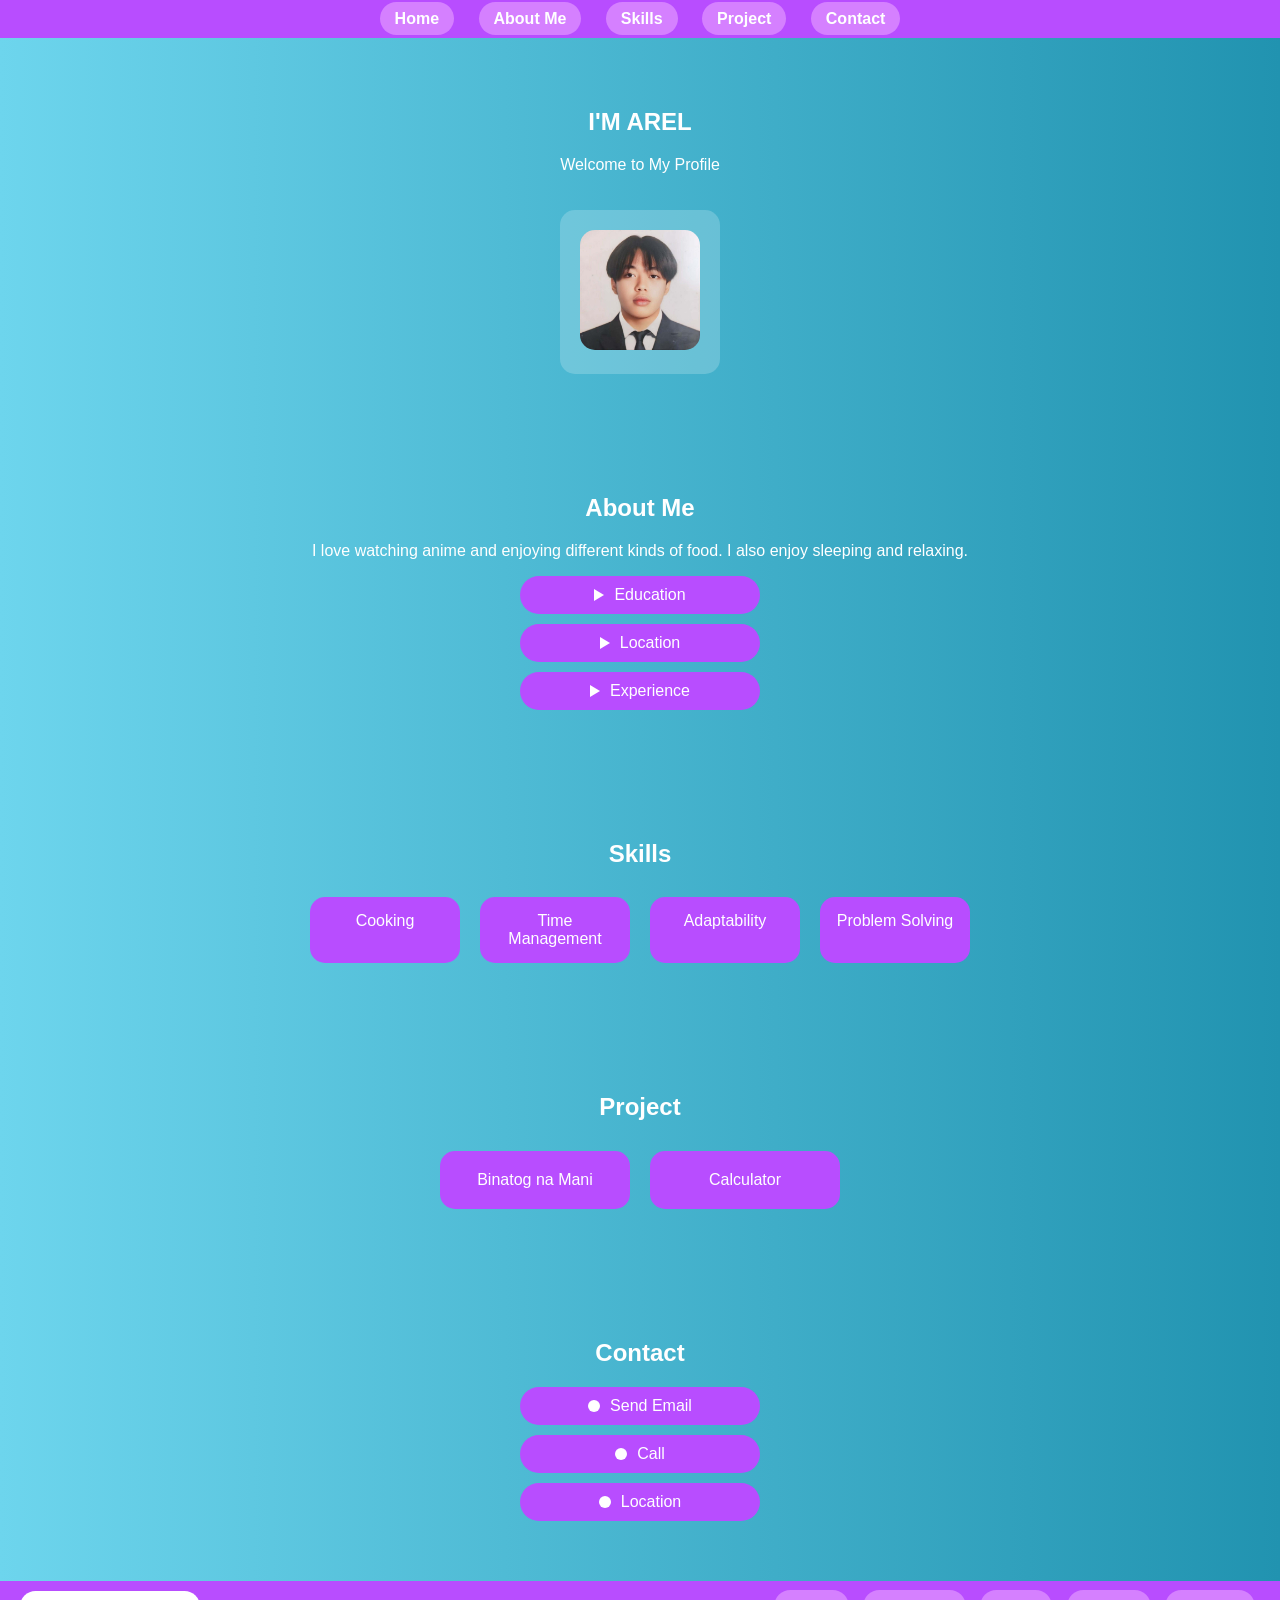
==== banag/index.html @ a5c48c09 "Add files via upload" ====
<!DOCTYPE html>
<html lang="en">
<head>
<meta charset="UTF-8">
<meta name="viewport" content="width=device-width, initial-scale=1.0">
<title>Arel Portfolio</title>

<link rel="stylesheet" href="style.css">
</head>

<body>

<!-- NAVBAR -->
<nav>
    <a href="#home">Home</a>
    <a href="#about">About Me</a>
    <a href="#skills">Skills</a>
    <a href="#projects">Project</a>
    <a href="#contact">Contact</a>
</nav>

<!-- HOME -->
<section id="home">
    <h1>I'M AREL</h1>
    <p>Welcome to My Profile</p>
    <div class="card">
        <img src="banag pic.jpg" class="profile">
    </div>
</section>

<!-- ABOUT -->
<section id="about">
    <h2>About Me</h2>
    <p>I love watching anime and enjoying different kinds of food.  
    I also enjoy sleeping and relaxing.</p>

    <div class="btn"><span class="triangle"></span> Education</div>
    <div class="btn"><span class="triangle"></span> Location</div>
    <div class="btn"><span class="triangle"></span> Experience</div>
</section>

<!-- SKILLS -->
<section id="skills">
    <h2>Skills</h2>
    <div class="skills">
        <div class="skill-box">Cooking</div>
        <div class="skill-box">Time Management</div>
        <div class="skill-box">Adaptability</div>
        <div class="skill-box">Problem Solving</div>
    </div>
</section>

<!-- PROJECT -->
<section id="projects">
    <h2>Project</h2>
    <div class="projects">
        <div class="project-box">Binatog na Mani</div>
        <div class="project-box">Calculator</div>
    </div>
</section>

<!-- CONTACT -->
<section id="contact">
    <h2>Contact</h2>

    <div class="contact-btn">
        <span class="circle"></span> Send Email
    </div>

    <div class="contact-btn">
        <span class="circle"></span> Call
    </div>

    <div class="contact-btn">
        <span class="circle"></span> Location
    </div>
</section>
<nav>
    <div class="nav-container">
        <!--SEARCH BAR-->
        <input type="text" placeholder="Search..." class="search">

        <!--MENU-->
        <div class="menu">
            <a href="#home">Home</a>
            <a href="#about">About Me</a>
            <a href="#skills">Skills</a>
            <a href="#projects">Project</a>
            <a href="#contact">Contact</a>
        </div>
    </div>
</nav>
</body>
</html>
---- banag/style.css ----
/* NAV CONTAINER */
.nav-container {
    display: flex;
    justify-content: space-between;
    align-items: center;
    padding: 0 10px;
}

/* SEARCH BAR */
.search {
    padding: 8px 15px;
    border-radius: 20px;
    border: none;
    outline: none;
    width: 150px;
}

/* MENU */
.menu a {
    margin: 5px;
    padding: 8px 15px;
    background: #d580ff;
    border-radius: 20px;
    text-decoration: none;
    color: white;
    font-weight: bold;
}

/* MOBILE FIX */
@media (max-width: 600px) {
    .nav-container {
        flex-direction: column;
        gap: 10px;
    }

    .search {
        width: 100%;
    }
}
body {
    margin: 0;
    font-family: Arial, sans-serif;
    background: linear-gradient(to right, #6dd5ed, #2193b0);
    color: white;
    text-align: center;
}

/* NAVBAR */
nav {
    background: #b84dff;
    padding: 10px;
}

nav a {
    margin: 10px;
    padding: 8px 15px;
    background: #d580ff;
    border-radius: 20px;
    text-decoration: none;
    color: white;
    font-weight: bold;
}

/* SECTION */
section {
    padding: 50px 20px;
}

/* CARD */
.card {
    background: rgba(255,255,255,0.2);
    padding: 20px;
    border-radius: 15px;
    display: inline-block;
    margin-top: 20px;
}

/* PROFILE */
.profile {
    width: 120px;
    border-radius: 15px;
}

/* BUTTON */
.btn {
    display: flex;
    align-items: center;
    justify-content: center;
    gap: 10px;
    margin: 10px auto;
    padding: 10px;
    width: 220px;
    background: #b84dff;
    border-radius: 20px;
}

/* TRIANGLE ICON */
.triangle {
    width: 0;
    height: 0;
    border-left: 10px solid white;
    border-top: 6px solid transparent;
    border-bottom: 6px solid transparent;
}

/* SKILLS */
.skills {
    display: flex;
    justify-content: center;
    flex-wrap: wrap;
}

.skill-box {
    background: #b84dff;
    margin: 10px;
    padding: 15px;
    border-radius: 15px;
    width: 120px;
}

/* PROJECT */
.projects {
    display: flex;
    justify-content: center;
    flex-wrap: wrap;
}

.project-box {
    background: #b84dff;
    margin: 10px;
    padding: 20px;
    border-radius: 15px;
    width: 150px;
}

/* CONTACT BUTTON */
.contact-btn {
    display: flex;
    align-items: center;
    justify-content: center;
    gap: 10px;
    margin: 10px auto;
    padding: 10px;
    width: 220px;
    background: #b84dff;
    border-radius: 20px;
}

/* CIRCLE ICON */
.circle {
    width: 12px;
    height: 12px;
    background: white;
    border-radius: 50%;
}
/* NAV CONTAINER */
.nav-container {
    display: flex;
    justify-content: space-between;
    align-items: center;
    padding: 0 10px;
}

/* SEARCH BAR */
.search {
    padding: 8px 15px;
    border-radius: 20px;
    border: none;
    outline: none;
    width: 150px;
}
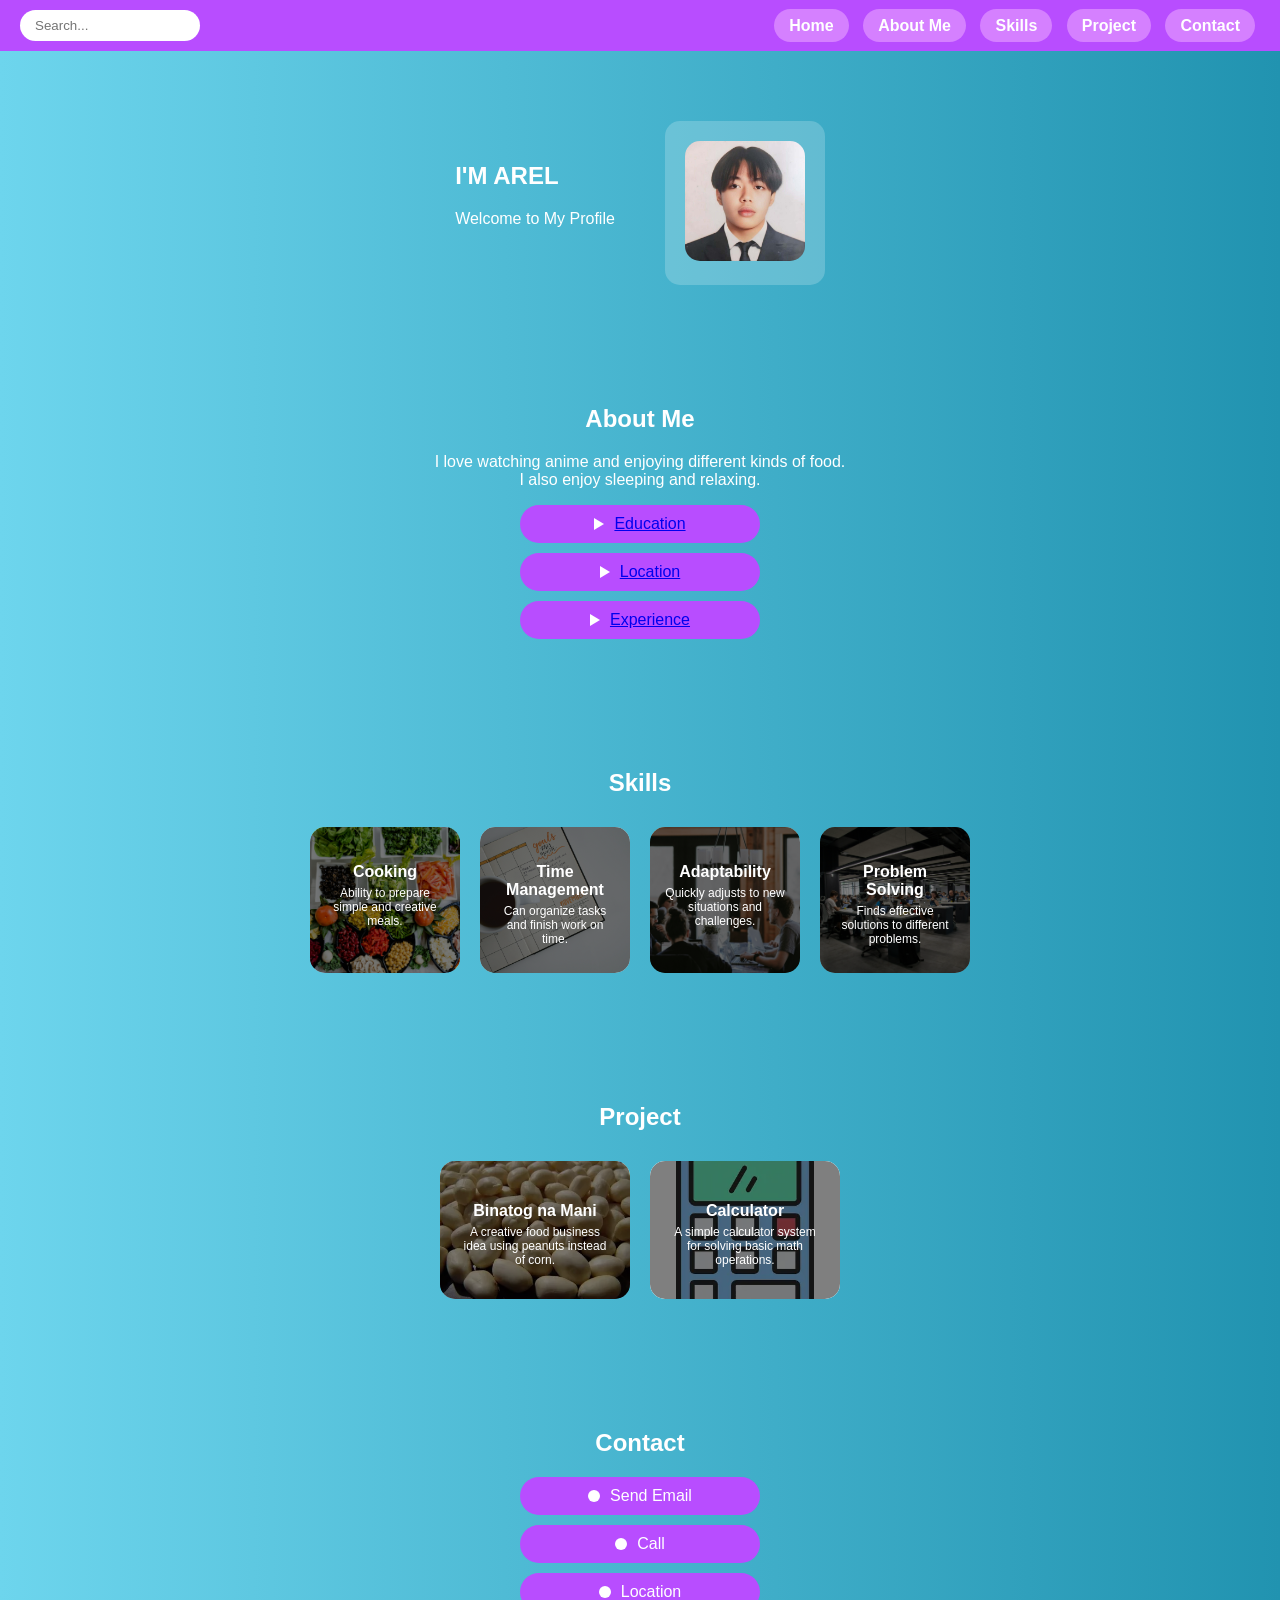
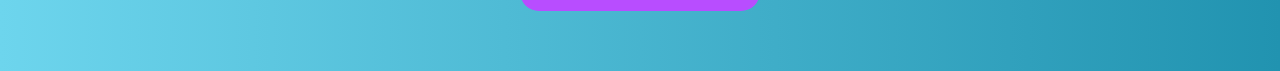
==== commit fa912063: "Add files via upload" ====
--- a/banag/index.html
+++ b/banag/index.html
@@ -12,75 +12,9 @@
 
 <!-- NAVBAR -->
 <nav>
-    <a href="#home">Home</a>
-    <a href="#about">About Me</a>
-    <a href="#skills">Skills</a>
-    <a href="#projects">Project</a>
-    <a href="#contact">Contact</a>
-</nav>
-
-<!-- HOME -->
-<section id="home">
-    <h1>I'M AREL</h1>
-    <p>Welcome to My Profile</p>
-    <div class="card">
-        <img src="banag pic.jpg" class="profile">
-    </div>
-</section>
-
-<!-- ABOUT -->
-<section id="about">
-    <h2>About Me</h2>
-    <p>I love watching anime and enjoying different kinds of food.  
-    I also enjoy sleeping and relaxing.</p>
-
-    <div class="btn"><span class="triangle"></span> Education</div>
-    <div class="btn"><span class="triangle"></span> Location</div>
-    <div class="btn"><span class="triangle"></span> Experience</div>
-</section>
-
-<!-- SKILLS -->
-<section id="skills">
-    <h2>Skills</h2>
-    <div class="skills">
-        <div class="skill-box">Cooking</div>
-        <div class="skill-box">Time Management</div>
-        <div class="skill-box">Adaptability</div>
-        <div class="skill-box">Problem Solving</div>
-    </div>
-</section>
-
-<!-- PROJECT -->
-<section id="projects">
-    <h2>Project</h2>
-    <div class="projects">
-        <div class="project-box">Binatog na Mani</div>
-        <div class="project-box">Calculator</div>
-    </div>
-</section>
-
-<!-- CONTACT -->
-<section id="contact">
-    <h2>Contact</h2>
-
-    <div class="contact-btn">
-        <span class="circle"></span> Send Email
-    </div>
-
-    <div class="contact-btn">
-        <span class="circle"></span> Call
-    </div>
-
-    <div class="contact-btn">
-        <span class="circle"></span> Location
-    </div>
-</section>
-<nav>
     <div class="nav-container">
-        <!--SEARCH BAR-->
         <input type="text" placeholder="Search..." class="search">
 
-        <!--MENU-->
         <div class="menu">
             <a href="#home">Home</a>
             <a href="#about">About Me</a>
@@ -90,5 +24,107 @@
         </div>
     </div>
 </nav>
+
+<!-- HOME -->
+<section id="home" class="home">
+    <div class="home-text">
+        <h1>I'M AREL</h1>
+        <p>Welcome to My Profile</p>
+    </div>
+
+    <div class="card">
+        <img src="banag pic.jpg" class="profile">
+    </div>
+</section>
+
+<!-- ABOUT -->
+<section id="about">
+    <h2>About Me</h2>
+    <p>I love watching anime and enjoying different kinds of food.<br>
+    I also enjoy sleeping and relaxing.</p>
+
+    <a href="#education" class="btn"><span class="triangle"></span> Education</a>
+    <a href="#location" class="btn"><span class="triangle"></span> Location</a>
+    <a href="#experience" class="btn"><span class="triangle"></span> Experience</a>
+
+    <!-- INFO DISPLAY -->
+    <div id="education" class="info-box">
+        <h3>Education</h3>
+        <p>
+        Ibabao Elementary School<br>
+        Fermin La Rosa National High School<br>
+        Cuenca Senior High School<br>
+        Currently Batangas State University
+        </p>
+    </div>
+
+    <div id="location" class="info-box">
+        <h3>Location</h3>
+        <p>Ibabao, Cuenca, Batangas</p>
+    </div>
+
+    <div id="experience" class="info-box">
+        <h3>Experience</h3>
+        <p>
+        Created school projects such as calculator systems and small business ideas like "Binatog na Mani".  
+        Has experience in teamwork, creativity, and problem solving.
+        </p>
+    </div>
+</section>
+
+<!-- SKILLS -->
+<section id="skills">
+    <h2>Skills</h2>
+    <div class="skills">
+        
+        <div class="skill-box skill1">
+            <h4>Cooking</h4>
+            <p>Ability to prepare simple and creative meals.</p>
+        </div>
+
+        <div class="skill-box skill2">
+            <h4>Time Management</h4>
+            <p>Can organize tasks and finish work on time.</p>
+        </div>
+
+        <div class="skill-box skill3">
+            <h4>Adaptability</h4>
+            <p>Quickly adjusts to new situations and challenges.</p>
+        </div>
+
+        <div class="skill-box skill4">
+            <h4>Problem Solving</h4>
+            <p>Finds effective solutions to different problems.</p>
+        </div>
+
+    </div>
+</section>
+
+<!-- PROJECT -->
+<section id="projects">
+    <h2>Project</h2>
+    <div class="projects">
+
+        <div class="project-box proj1">
+            <h4>Binatog na Mani</h4>
+            <p>A creative food business idea using peanuts instead of corn.</p>
+        </div>
+
+        <div class="project-box proj2">
+            <h4>Calculator</h4>
+            <p>A simple calculator system for solving basic math operations.</p>
+        </div>
+
+    </div>
+</section>
+
+<!-- CONTACT -->
+<section id="contact">
+    <h2>Contact</h2>
+    <div class="contact-btn"><span class="circle"></span> Send Email</div>
+    <div class="contact-btn"><span class="circle"></span> Call</div>
+    <div class="contact-btn"><span class="circle"></span> Location</div>
+</section>
+
 </body>
 </html>
--- a/banag/style.css
+++ b/banag/style.css
@@ -169,3 +169,148 @@
     outline: none;
     width: 150px;
 }
+/* HOME LAYOUT LEFT TEXT RIGHT IMAGE */
+.home {
+    display: flex;
+    justify-content: center;
+    align-items: center;
+    gap: 50px;
+    flex-wrap: wrap;
+}
+
+.home-text {
+    text-align: left;
+}
+
+/* INFO BOX (HIDDEN BY DEFAULT) */
+.info-box {
+    display: none;
+    margin-top: 20px;
+    padding: 15px;
+    background: rgba(255,255,255,0.2);
+    border-radius: 15px;
+}
+
+/* SHOW WHEN CLICKED */
+#education:target,
+#location:target,
+#experience:target {
+    display: block;
+}/* HOME LAYOUT LEFT TEXT RIGHT IMAGE */
+.home {
+    display: flex;
+    justify-content: center;
+    align-items: center;
+    gap: 50px;
+    flex-wrap: wrap;
+}
+
+.home-text {
+    text-align: left;
+}
+
+/* INFO BOX (HIDDEN BY DEFAULT) */
+.info-box {
+    display: none;
+    margin-top: 20px;
+    padding: 15px;
+    background: rgba(255,255,255,0.2);
+    border-radius: 15px;
+}
+
+/* SHOW WHEN CLICKED */
+#education:target,
+#location:target,
+#experience:target {
+    display: block;
+}/* HOME LAYOUT LEFT TEXT RIGHT IMAGE */
+.home {
+    display: flex;
+    justify-content: center;
+    align-items: center;
+    gap: 50px;
+    flex-wrap: wrap;
+}
+
+.home-text {
+    text-align: left;
+}
+
+/* INFO BOX (HIDDEN BY DEFAULT) */
+.info-box {
+    display: none;
+    margin-top: 20px;
+    padding: 15px;
+    background: rgba(255,255,255,0.2);
+    border-radius: 15px;
+}
+
+/* SHOW WHEN CLICKED */
+#education:target,
+#location:target,
+#experience:target {
+    display: block;
+}
+/* TEXT INSIDE BOX */
+.skill-box p,
+.project-box p {
+    font-size: 12px;
+    margin-top: 5px;
+}
+
+/* TITLE */
+.skill-box h4,
+.project-box h4 {
+    margin-bottom: 5px;
+}
+
+/* COMMON STYLE FOR BACKGROUND */
+.skill-box, .project-box {
+    color: white;
+    background-size: cover;
+    background-position: center;
+    position: relative;
+    overflow: hidden;
+}
+
+/* DARK OVERLAY (so text is readable) */
+.skill-box::before,
+.project-box::before {
+    content: "";
+    position: absolute;
+    inset: 0;
+    background: rgba(0,0,0,0.5);
+    border-radius: 15px;
+}
+
+.skill-box * ,
+.project-box * {
+    position: relative;
+    z-index: 1;
+}
+
+/* SKILL BACKGROUNDS */
+.skill1 {
+    background-image: url("cooking\ pic.jfif");
+}
+
+.skill2 {
+    background-image: url("time\ pic.jfif");
+}
+
+.skill3 {
+    background-image: url("adap\ pic.jfif");
+}
+
+.skill4 {
+    background-image: url("problem\ pic.jfif");
+}
+
+/* PROJECT BACKGROUNDS */
+.proj1 {
+    background-image: url("peanut\ pic.webp");
+}
+
+.proj2 {
+    background-image: url("calcu\ pic.webp");
+}
